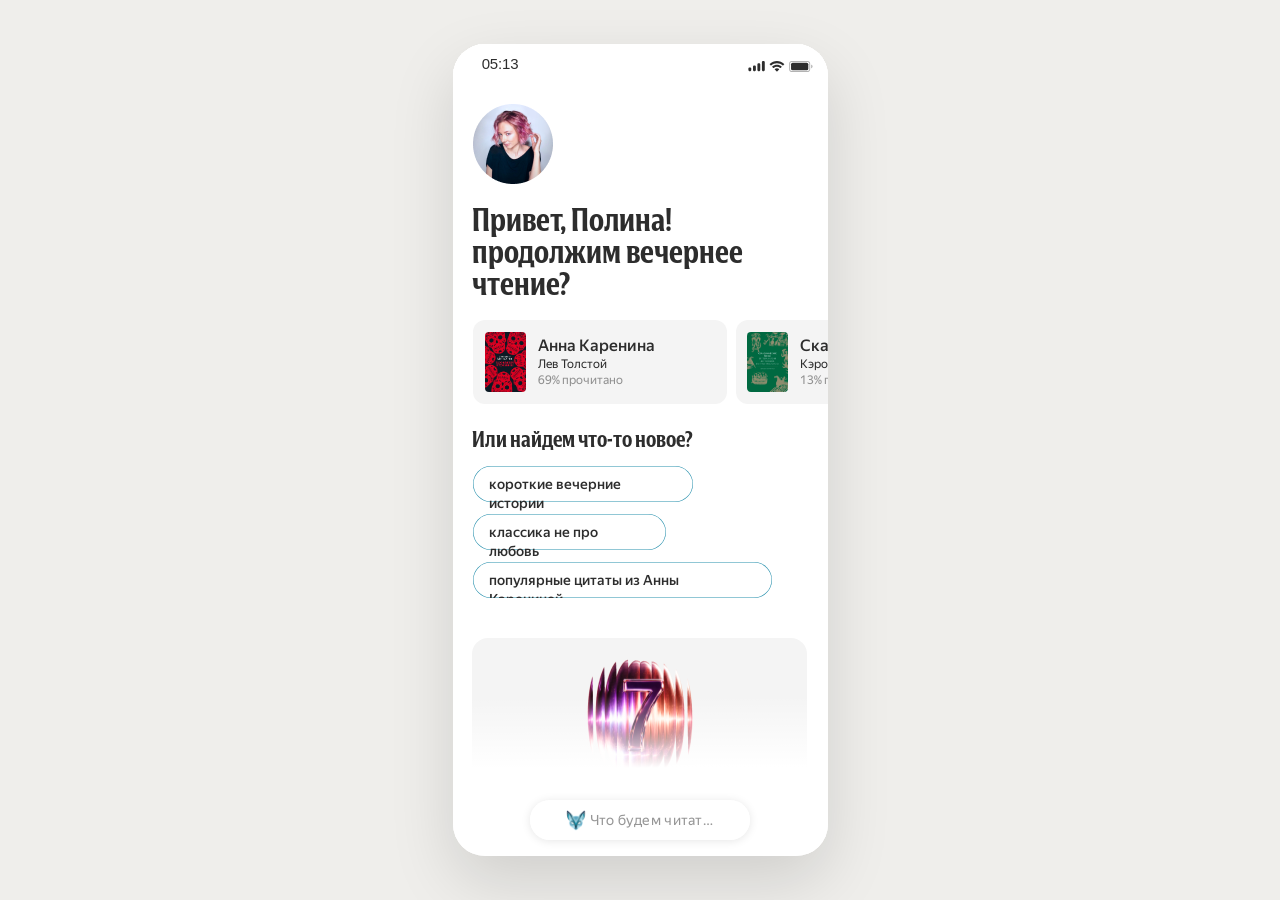
==== index.html @ fdba36b9 "Preserve hidden panels during skips and center compact discovery input" ====
<!doctype html><html lang="ru"><meta charset="utf-8"><meta name="viewport" content="width=device-width,initial-scale=1,viewport-fit=cover"><title>Книги — живая лента</title><link rel="stylesheet" href="style.css?v=2e64ebf5f9"><link rel="stylesheet" href="ui-v2.css?v=5c778b6b03"><link rel="stylesheet" href="carousels.css?v=7c44cdc87c">
<link rel="stylesheet" href="refinements.css?v=faefce39c3"><main class="stage"><aside><div class="eyebrow">ЯНДЕКС КНИГИ · КОНЦЕПТ</div><h1>Чтение<br>одной лентой</h1><p>Книга, вопросы и новые истории — в одном потоке.</p><nav id="scenarios" aria-label="Сценарии прототипа"></nav><small>375 × 812 · листайте внутри экрана<br>Нажмите на текст, чтобы вернуть управление</small><button id="reset" class="reset">Начать заново ↺</button></aside><div id="shell"><div id="phone"><div id="scroll"><div id="feed"></div></div><div id="status"><span>05:13</span><span>▮▮▮ ᯤ ▰</span></div><header id="bookbar"><button id="collapse" aria-label="Свернуть книгу">⌄</button><div><b id="booktitle">Анна Каренина</b><span id="author">Лев Толстой</span></div><button id="settings" aria-label="Настройки чтения">☷</button><button id="more" aria-label="Меню книги">•••</button></header><footer id="footer"><div id="mini" hidden><span><b>Дама с собачкой</b><br>Антон Чехов</span><button id="resume">К чтению</button></div><div id="progress"><i></i></div><div class="controlrow"><button id="spark" class="round" aria-label="Количество ИИ-вставок">✦</button><button id="ask">Что будем читать?</button><div id="audio" hidden><button id="rewind" aria-label="Назад 15 секунд">↶<small>15</small></button><button id="play" aria-label="Пауза">Ⅱ</button><button id="forward" aria-label="Вперёд 30 секунд">↷<small>30</small></button></div></div><div id="context"></div></footer><button id="floating" aria-label="Показать управление">✦</button><div id="shade" hidden></div><section id="sheet" hidden aria-modal="true" role="dialog"><div class="handle"></div><button id="close" aria-label="Закрыть">×</button><div id="sheetbody"></div></section><div id="toast" role="status"></div></div></div><div class="hint">От приветствия — к следующей книге.<br>Все переходы доступны в меню слева.</div></main><script src="data.js?v=9e923ca896"></script><script src="app.js?v=10cc58822e"></script><script src="ui-v2.js?v=d427900785"></script><script src="carousels.js?v=eb0dc6d43e"></script><script src="refinements.js?v=c59defd0ed"></script></html>
---- style.css ----
@font-face{font-family:YS;src:url('fonts/YSText.ttf')}@font-face{font-family:YS;src:url('fonts/YSText-Medium.ttf');font-weight:500}@font-face{font-family:Books;src:url('fonts/YSBooks.otf')}@font-face{font-family:Books;src:url('fonts/YSBooks-Semibold.otf');font-weight:600}@font-face{font-family:Literata;src:url('fonts/Literata.ttf');font-weight:100 900}*{box-sizing:border-box}body{margin:0;background:#efeeeb;color:#292929;font-family:YS,Arial,sans-serif}button,input,textarea{font:inherit}button{cursor:pointer;border:0;color:inherit}button:focus-visible{outline:2px solid #008f9b;outline-offset:3px}button:active{transform:scale(.97)}.stage{display:flex;gap:80px;align-items:center;justify-content:center;min-height:100vh;padding:40px}aside{width:270px}.eyebrow{font-size:11px;letter-spacing:1.6px;color:#777}h1{font-family:Books;font-size:46px;line-height:1.05;font-weight:600;margin:26px 0 16px}aside p{color:#777;font-size:15px;line-height:1.45;margin-bottom:26px}nav{display:flex;flex-direction:column;gap:3px}nav button{text-align:left;background:none;padding:9px 12px;border-radius:10px;color:#777;font-size:14px}nav button.active{background:#fff;color:#222}nav button span{display:inline-block;width:25px;font-size:11px;opacity:.5}aside small{display:block;font-size:11px;line-height:1.6;color:#999;margin-top:24px}.reset{background:none;color:#777;padding:18px 0;font-size:12px}#shell{width:375px;height:812px;flex-shrink:0;position:relative;box-shadow:0 25px 65px #0002;border-radius:32px;overflow:hidden}#phone{width:375px;height:812px;background:var(--paper,#fff);position:relative;overflow:hidden;--ink:#303030;color:var(--ink)}#scroll{height:812px;overflow-y:auto;overflow-x:hidden;scrollbar-width:none;overscroll-behavior:contain;touch-action:pan-y}#scroll::-webkit-scrollbar{display:none}#feed{padding-top:40px;padding-bottom:110px}.section{position:relative;width:375px;flex-shrink:0}.node{position:absolute;box-sizing:border-box}.text{white-space:pre-wrap;overflow:visible}.art{object-fit:fill;display:block}.hot{position:absolute;background:transparent;border:0;padding:0;z-index:3}.hot:hover{background:#008b9808;border-radius:10px}#status{height:40px;position:absolute;top:0;left:0;width:375px;background:var(--paper,#fff);display:flex;align-items:center;justify-content:space-between;padding:0 27px;font-family:Arial;font-size:15px;z-index:15}#bookbar{position:absolute;top:40px;left:16px;right:16px;height:50px;display:flex;gap:8px;align-items:center;padding:8px 12px;background:color-mix(in srgb,var(--paper,#fff) 90%,#eee);border-radius:18px;box-shadow:0 1px 10px #0001;z-index:12;transition:transform .24s,opacity .24s}#bookbar button{border-radius:50%;width:32px;height:32px;flex-shrink:0;background:#eaeaea;font-size:20px}#bookbar>div{flex:1;font-size:14px;line-height:18px}#bookbar b{font-weight:500}#bookbar span{display:block;font-size:12px;color:#999}#footer{position:absolute;bottom:0;width:375px;padding:75px 16px 12px;background:linear-gradient(transparent,var(--paper,#fff) 45%);z-index:12;transition:transform .24s,opacity .24s}#footer.home{padding-top:20px}#progress{height:4px;background:#d8d8d8;border-radius:2px;margin:0 0 12px;overflow:hidden}#progress i{display:block;width:55%;height:100%;background:#666}.controlrow{display:flex;align-items:center;gap:8px;height:36px}.round,#audio button{background:#fafafa;border-radius:50%;width:36px;height:36px;box-shadow:0 1px 8px #0001;flex-shrink:0;font-size:22px}#ask{height:36px;border-radius:30px;text-align:left;padding:0 16px;background:#fafafa;box-shadow:0 1px 8px #0001;flex:1;min-width:0;overflow:hidden;text-overflow:ellipsis;white-space:nowrap;font-size:14px;color:#999}#audio{display:flex;gap:8px}#audio[hidden]{display:none}#audio button{position:relative;font-size:22px}#audio small{position:absolute;left:14px;bottom:5px;font-size:7px}#context{font-size:10px;color:#999;text-align:center;margin:12px 0 0;min-height:12px}#context:empty{display:none}#floating{display:none;position:absolute;bottom:35px;left:16px;border-radius:50%;width:44px;height:44px;background:#fafafae8;box-shadow:0 1px 9px #0001;font-size:25px;z-index:11}.hidden-controls #bookbar{transform:translateY(-100px);opacity:0;pointer-events:none}.hidden-controls #footer{transform:translateY(180px);opacity:0;pointer-events:none}.hidden-controls #floating{display:block}#bookbar[hidden]{display:none}#shade{position:absolute;inset:0;background:#0004;z-index:30}#sheet{position:absolute;bottom:0;left:0;width:375px;max-height:700px;overflow:auto;background:var(--paper,#fff);z-index:31;border-radius:24px 24px 0 0;padding:30px 20px 34px;box-shadow:0 -8px 50px #0001}#sheet[hidden],#shade[hidden]{display:none}.handle{position:absolute;top:10px;width:36px;height:4px;background:#ccc;border-radius:3px;left:170px}#close{position:absolute;top:21px;right:16px;background:#f1f1f1;border-radius:50%;font-size:24px;width:32px;height:32px}#sheet h2{font-family:Books;font-size:28px;font-weight:600;margin:8px 30px 20px 0}#sheet h3{font-weight:500;font-size:16px;margin:24px 0 12px}#sheet p{font-size:14px;line-height:1.5;color:#777}#sheet input[type=range]{width:100%;accent-color:#555}#sheet textarea{width:100%;min-height:90px;resize:vertical;border:1px solid #ddd;border-radius:16px;background:var(--paper,#fff);color:inherit;padding:14px;outline-color:#008b98}#sheet .pill{background:#f2f2f2;padding:12px 16px;border-radius:24px;margin:4px 4px 4px 0;font-size:14px}.primary{background:#303030;color:#fff;border-radius:24px;width:100%;padding:14px;margin-top:16px}.sheet-row{display:flex;gap:8px;align-items:center;justify-content:space-between;margin:16px 0}.sheet-row button{border-radius:12px;padding:12px;flex:1;background:#f3f3f3}.sheet-row button.selected{outline:2px solid #555}#toast{position:absolute;left:25px;right:25px;bottom:170px;border-radius:18px;background:#303030ee;color:#fff;text-align:center;padding:12px;font-size:13px;z-index:40;opacity:0;pointer-events:none;transition:opacity .2s}#toast.on{opacity:1}#mini{background:#f5f5f5;border-radius:18px;padding:12px;font-size:12px;display:flex;justify-content:space-between;margin-bottom:12px}#mini[hidden]{display:none}#mini button{padding:8px 12px;border-radius:20px;background:white}.hint{position:absolute;bottom:16px;right:24px;font-size:11px;color:#aaa;line-height:1.5}.reply{padding:20px 20px 24px;background:#f4f4f4;margin:16px 20px;border-radius:18px;width:335px;font-size:15px;line-height:1.5;position:relative}.reply h3{font-family:Books;font-size:24px;margin:0 0 12px}.reply small{color:#008b98}.reply button{background:white;border-radius:22px;padding:10px 14px;margin-top:12px}.rating{display:flex;gap:8px;position:absolute;left:36px;top:137px;z-index:6}.rating button{font-size:29px;background:transparent;color:#bbb;padding:0;width:40px}.rating button.chosen{color:#eaba3b}.reader p{margin:0 20px 24px;font-family:Literata,Georgia,serif;font-size:21px;line-height:31px}.reader{padding-top:20px;height:auto!important;min-height:0!important;padding-bottom:8px}@media(max-width:800px){.stage{gap:24px;padding:20px}aside{width:200px}.hint{display:none}}@media(max-width:620px){.stage{display:block;padding:0;min-height:100dvh;background:white}aside{display:none}#shell{border-radius:0;box-shadow:none;margin:0 auto}body{background:white}}@media(prefers-reduced-motion:reduce){*{scroll-behavior:auto!important;transition:none!important}}
 #densityInline{margin:-34px 0 0 44px;height:66px;position:relative}#densityInline[hidden]{display:none}#densityInline input{width:299px;height:22px;accent-color:#666;background:#eee}#densityInline p{color:#008b98;margin:14px 0 0;font-size:11px;text-align:center}#ask[hidden]{display:none}
#morning{height:610px;position:relative}#morning[hidden]{display:none}#morning h2{font:600 32px/32px Books;margin:20px 20px 24px}#morning h3{font:600 22px Books;margin:20px}.shelf{overflow-x:auto;scrollbar-width:none;height:192px;margin-left:20px;width:355px}.shelf img{height:192px;width:1024px;max-width:none;cursor:pointer}.shelf-labels{display:flex;gap:20px;margin:8px 20px;font-size:12px}.shelf-labels span{width:130px;flex-shrink:0}
@media(min-width:621px){body{overflow:hidden}.stage{height:100dvh;min-height:0;padding:20px}aside{max-height:calc(100dvh - 40px);overflow:auto;scrollbar-width:none}}.reader p{font-optical-sizing:none}
.shelf img{width:auto}.section .art{object-fit:fill}#morning .shelf img{width:auto}
.rating{left:60px;top:151px;gap:4px}.rating button{width:48px;height:48px;font-size:43px;line-height:48px}
---- ui-v2.css ----
/* Exact source geometry: 375×812, panels at x16, 343px wide. */
:root{--elements:#2d2d2d;--elements50:rgba(45,45,45,.5);--elements5:rgba(45,45,45,.05);--glass:rgba(255,255,255,.7)}
#phone{color:var(--elements)}.glass,#bookbar,#mini{background:var(--glass);border:0;box-shadow:0 1px 10px rgba(0,0,0,.1),inset .4px .4px .8px rgba(255,255,255,.5);backdrop-filter:blur(24px) saturate(1.08);-webkit-backdrop-filter:blur(24px) saturate(1.08)}
.ui-icon{display:block;width:auto;height:auto;flex-shrink:0;pointer-events:none}button .ui-icon{max-width:20px;max-height:20px}button:active{transform:none}.hot:hover{background:transparent}
#bookbar{height:50px;left:16px;right:16px;top:40px;border-radius:16px;padding:9px 12px;gap:8px;color:var(--elements)}#bookbar button{display:flex;align-items:center;justify-content:center;padding:6px;width:32px;height:32px;background:#eaeaea;border-radius:1000px}#bookbar #collapse{margin-right:4px}#bookbar .book-label{flex:1;min-width:0;font-size:14px;line-height:17px;letter-spacing:.14px}#bookbar .book-label b{display:block;font-weight:500;white-space:nowrap;overflow:hidden;text-overflow:ellipsis}#bookbar .book-label span{font-size:12px;line-height:14px;letter-spacing:.24px;color:var(--elements50);margin-top:2px}#bookbar .header-spacer{width:32px;flex:0 0 32px}
#footer,#footer.home{position:absolute;bottom:0;height:160px;padding:0;background:linear-gradient(179.7527deg,rgba(255,255,255,0) .50067%,#fff 45.051%);pointer-events:none;overflow:visible}#footer button,#footer input,#footer form,#footer #densityInline{pointer-events:auto}#footer .controlrow{position:absolute;left:16px;right:16px;bottom:43px;height:36px;display:flex;gap:8px;align-items:center}#footer .round,#audio button{width:36px;height:36px;border-radius:1000px;display:flex;align-items:center;justify-content:center;position:relative;padding:8px;flex-shrink:0;box-shadow:0 1px 10px #0000001a}#footer .round[hidden]{display:none}
#queryForm{display:flex;align-items:center;justify-content:center;gap:8px;height:36px;min-width:0;flex:1;border-radius:1000px;padding:9px 16px;position:relative}#queryForm[hidden]{display:none}#ask{background:transparent!important;box-shadow:none!important;border:0;border-radius:0;display:block;width:100%;height:18px;min-height:0;padding:0!important;font:400 14px/17px YS,Arial,sans-serif;letter-spacing:.28px;text-align:center;color:var(--elements);outline:none!important;flex:1;min-width:0;white-space:nowrap;text-overflow:ellipsis}#ask::placeholder{color:var(--elements50);opacity:1}#ask:focus{text-align:left}#discoverySpark{display:flex;align-items:center;justify-content:center;width:16px;height:16px;flex-shrink:0}#discoverySpark .ui-icon{width:16px;height:16px}#discoverySpark[hidden]{display:none}#sendInline{background:var(--elements);color:white;width:24px;height:24px;border-radius:50%;padding:0;font:19px/24px Arial;flex-shrink:0;margin-right:-10px}#sendInline[hidden]{display:none}
#audio{display:flex;gap:8px}#audio[hidden]{display:none}#audio small{font:800 8px/10px YS;position:absolute;color:#22201f;top:19px;bottom:auto}#rewind small{left:8px}#forward small{left:18px}#context{position:absolute;left:16px;bottom:16px;width:343px;height:15px;font:400 11px/15px YS;letter-spacing:0;margin:0;text-align:center;color:var(--elements50)}#context:empty{display:none}
#progress{position:absolute;left:16px;right:16px;bottom:90px;height:4px;margin:0;background:linear-gradient(to right,#666 var(--progress,55%),#d8d8d8 var(--progress,55%));border-radius:2px;overflow:visible;pointer-events:auto;z-index:3}#progress[hidden]{display:none}#seek{display:block;position:absolute;left:0;top:-8px;width:343px;height:20px;margin:0;padding:0;appearance:none;-webkit-appearance:none;background:transparent;border:none;cursor:pointer;outline:none}#seek::-webkit-slider-runnable-track{height:4px;background:transparent;border-radius:2px}#seek::-webkit-slider-thumb{appearance:none;-webkit-appearance:none;width:12px;height:12px;margin-top:-4px;border:0;border-radius:50%;background:transparent;transition:background .12s;cursor:grab}#progress:hover #seek::-webkit-slider-thumb,#progress.dragging #seek::-webkit-slider-thumb,#seek:focus-visible::-webkit-slider-thumb{background:#666}#seek::-moz-range-track{background:transparent;height:4px}#seek::-moz-range-thumb{width:12px;height:12px;border:0;border-radius:50%;background:transparent}#progress:hover #seek::-moz-range-thumb,#progress.dragging #seek::-moz-range-thumb{background:#666}
#footer #densityInline{margin:0;position:relative;display:block;flex:1;width:299px;height:36px;border-radius:1000px;padding:8px}#footer #densityInline[hidden]{display:none}.density-track{position:absolute;inset:8px;border-radius:20px;background:var(--elements5);overflow:hidden}.density-track #densityFill{height:20px;width:100%;background:linear-gradient(90deg,rgba(45,45,45,.35),#777);border-radius:20px 0 0 20px}.density-track>img{position:absolute;left:23px;top:4px;width:auto;height:auto;pointer-events:none}#densityInline input{appearance:none;-webkit-appearance:none;position:absolute;inset:0;width:299px;height:36px;background:transparent;margin:0;padding:0 8px;border-radius:1000px;outline:none;cursor:pointer}#densityInline input::-webkit-slider-runnable-track{background:transparent;height:20px}#densityInline input::-webkit-slider-thumb{appearance:none;-webkit-appearance:none;height:24px;width:24px;border:0;border-radius:50%;background:#fff;box-shadow:0 1px 10px #0000001a;margin-top:-2px}#densityInline input::-moz-range-track{background:transparent;height:20px}#densityInline input::-moz-range-thumb{height:24px;width:24px;border:0;border-radius:50%;background:#fff;box-shadow:0 1px 10px #0000001a}#context.density-caption{color:#027d88;bottom:14px}
#phone.home-mode .controlrow{height:40px;bottom:16px;left:77.5px;right:77.5px}#phone.home-mode #queryForm{height:40px;width:220px;flex:none;padding:9px 16px}#phone.home-mode #ask{flex:0 1 auto;width:128px}#phone.home-mode #spark{display:none}#phone.home-mode #discoverySpark{display:flex}
#mini{position:absolute;bottom:68px;left:16px;width:343px;height:64px;border-radius:16px;display:flex;align-items:center;gap:12px;padding:10px 12px;margin:0;text-align:left}#mini[hidden]{display:none}#miniCover{width:29.334px;height:44px;border-radius:6px;object-fit:cover;flex-shrink:0}.mini-title{display:flex;flex:1;min-width:0;flex-direction:column;gap:2px;white-space:nowrap;overflow:hidden}.mini-title b{font-size:14px;line-height:17px;letter-spacing:.14px;font-weight:500;overflow:hidden;text-overflow:ellipsis}.mini-title small{font-size:12px;line-height:14px;letter-spacing:.24px;color:var(--elements50)}.mini-spacer{flex:0 0 8px}.mini-cta{display:flex;align-items:center;justify-content:center;height:32px;background:#2d2d2d;color:#fff;font:500 14px/17px YS;white-space:nowrap;border-radius:1000px;padding:0 16px;flex-shrink:0}
#discovery{position:absolute;left:0;top:40px;width:375px;height:772px;background:#fff;z-index:5;overflow:hidden;color:#2d2d2d}#discovery[hidden]{display:none}.discovery-avatar{position:absolute;left:20px;top:20px;width:64px;height:64px;object-fit:cover;border-radius:50%}#discovery h2{position:absolute;left:20px;top:104px;margin:0;width:335px;font:600 32px/32px Books;letter-spacing:0}#discovery h3{position:absolute;left:20px;top:456px;margin:0;font:500 22px/26px Books}.discovery-recs,.discovery-saved{position:absolute;left:0;top:188px;width:375px;overflow-x:auto;scrollbar-width:none}.discovery-saved{top:494px}.discovery-columns{display:flex;gap:8px;padding:0 20px;width:max-content}.discovery-book{padding:0;background:none;display:flex;flex-direction:column;gap:8px;width:128px;flex-shrink:0;text-align:left;color:#2d2d2d}.discovery-book>img{width:128px;height:192px;border-radius:8px;object-fit:cover}.discovery-book>span{width:120px;font:500 14px/17px YS;letter-spacing:.14px}.discovery-mode #floating{display:none}
#floating{width:36px;height:36px;bottom:43px;padding:8px}#phone.hidden-controls:not(.editing) #floating{display:flex;align-items:center;justify-content:center}#phone.hidden-controls.editing #bookbar,#phone.hidden-controls.editing #footer{transform:none;opacity:1;pointer-events:auto}
#iosKeyboard{position:absolute;left:0;bottom:0;width:375px;height:291px;background:#d1d5db;z-index:20;font-family:-apple-system,BlinkMacSystemFont,'Arial',sans-serif;padding:39px 3px 0;box-shadow:0 -.5px 0 #0002;user-select:none}#iosKeyboard[hidden]{display:none}.keyboard-accessory{height:31px;position:absolute;left:0;right:0;top:0;background:#eceef0;display:flex;justify-content:flex-end;align-items:center;padding-right:15px}.keyboard-accessory button{background:none;color:#606469;font:22px Arial;padding:0 6px}.key-row{display:flex;justify-content:center;gap:5px;margin-bottom:11px;height:42px}.key-row button{display:flex;align-items:center;justify-content:center;flex:1;min-width:0;max-width:37px;background:#fff;color:#111;border-radius:5px;box-shadow:0 1px 0 #85888e;font:23px Arial;padding:0}.key-row.row-1{padding:0 8px;gap:5px}.key-row.row-2{gap:5px}.key-row button.modifier{background:#aeb3bd;font-size:21px;flex:1.3;max-width:43px}.key-row.bottom-row{height:42px;margin-top:0;margin-bottom:0}.bottom-row button.modifier{font-size:15px}.bottom-row .language{font-size:23px}.bottom-row button.space{flex:4;max-width:none;font-size:16px}.bottom-row button.return{max-width:none;flex:2.3;background:#aeb3bd;font-size:13px}.keyboard-bottom{display:flex;align-items:center;justify-content:space-between;padding:13px 17px 0;color:#222;font-size:22px}.home-indicator{position:absolute;bottom:8px;left:120px;width:135px;height:5px;border-radius:3px;background:#111}.editing #footer{bottom:291px;z-index:21}.editing #mini{display:none}.editing #footer .controlrow{left:16px;right:16px;height:36px;bottom:16px}.editing #queryForm{width:auto!important;flex:1!important;height:36px!important}.editing #ask{width:100%!important;flex:1!important;text-align:left}.editing #context{display:none}.editing #discoverySpark{display:none!important}.editing #footer #spark{display:flex}.editing #floating{display:none!important}
.native-ios.editing #footer{bottom:var(--native-keyboard-height,0px)}
#sendInline{display:none!important}
@font-face{font-family:Books;src:url('fonts/YSBooks-Medium.otf');font-weight:500}@font-face{font-family:YS;src:url('fonts/YSText-Heavy.ttf');font-weight:800}#status .text{font-family:-apple-system,BlinkMacSystemFont,Arial,sans-serif!important;font-weight:500!important;letter-spacing:-.165px}
.density-track #densityFill{background:#2d2d2d}
.density-ticks{position:absolute;inset:0;pointer-events:none}.density-ticks span{position:absolute;top:6px;width:1px;height:8px;border-radius:.5px;background:#c9c9c9}.density-ticks.filled-ticks{clip-path:inset(0 calc(100% - var(--density,100%)) 0 0)}.filled-ticks span{background:#fff}
.hidden-controls.density-mode #footer{transform:none;opacity:1;pointer-events:none}.hidden-controls.density-mode #floating{display:none!important}
/* A single, stationary sparkle button; the other controls animate behind it. */
.hidden-controls.density-mode #footer{transform:translateY(180px);opacity:0;pointer-events:none}
.hidden-controls.density-mode #footer:has(#densityInline:not([hidden])){transform:none;opacity:1}
#spark.persistent-spark{position:absolute;left:16px;bottom:43px;width:36px;height:36px;border-radius:1000px;padding:8px;display:flex;align-items:center;justify-content:center;z-index:16;transition:bottom .24s;box-shadow:0 1px 10px #0000001a}
#spark.persistent-spark[hidden],.home-mode #spark.persistent-spark{display:none}.spark-space{width:36px;height:36px;flex:0 0 36px}.home-mode .spark-space{display:none}
#iosKeyboard{height:217px;padding:8px 3px}.keyboard-accessory,.keyboard-bottom,.home-indicator{display:none!important}#iosKeyboard>.key-row:last-child{margin-bottom:0}
.editing #footer{bottom:217px}.editing #spark.persistent-spark{bottom:233px}.native-ios.editing #spark.persistent-spark{bottom:calc(var(--native-keyboard-height,0px) + 16px)}
---- carousels.css ----
.horizontal-carousel{overflow-x:auto!important;overflow-y:hidden!important;scrollbar-width:none;overscroll-behavior-x:contain;cursor:grab;touch-action:pan-x pan-y;user-select:none}.horizontal-carousel::-webkit-scrollbar{display:none}.horizontal-carousel.is-dragging,.horizontal-carousel.is-dragging *{cursor:grabbing!important}.horizontal-carousel img{user-select:none;-webkit-user-drag:none}.clickable-source{cursor:pointer}
.hero-carousel{display:flex;gap:12px;align-items:start}.hero-item{display:flex;flex:0 0 60px;align-items:center;flex-direction:column;gap:6px;width:60px;height:80px;border:0;padding:0;background:none;color:#2d2d2d}.hero-item img{display:block;width:60px;height:60px;min-width:60px;border-radius:50%;object-fit:cover;overflow:hidden}.hero-item span{font:500 12px/14px YS;letter-spacing:.12px;text-align:center;white-space:nowrap}
.cinema-heading{position:absolute;left:20px;top:20px;margin:0;font:500 22px/26px Books;color:#2d2d2d}
.books-section>h3{position:absolute;left:20px;top:20px;margin:0;font:500 22px/26px Books;color:#2d2d2d}.book-carousel{position:absolute;left:0;top:58px;width:375px;display:flex;gap:8px;padding:0 20px;height:284px;align-items:start}.book-option{display:flex;flex:0 0 128px;width:128px;flex-direction:column;gap:8px;border:0;background:none;padding:0;text-align:left;color:#2d2d2d}.book-option img{width:128px;height:192px;object-fit:cover;border-radius:8px;display:block}.book-option span{width:120px;font:500 14px/16px YS;letter-spacing:.14px}
---- refinements.css ----
.stage>aside,.stage>.hint{display:none}.stage{justify-content:center;gap:0}#headerMask{position:absolute;left:0;right:0;top:0;height:56px;background:var(--paper,#fff);z-index:11;pointer-events:none}#headerMask[hidden]{display:none}#rewind:disabled{opacity:.5;cursor:default;pointer-events:none}.carousel-tail{pointer-events:none}
#discovery{overflow-y:auto;overflow-x:hidden;scrollbar-width:none;padding:20px 0 170px;display:flex;flex-direction:column;align-items:stretch}#discovery[hidden]{display:none}#discovery .discovery-avatar{position:static;flex:0 0 64px;margin:0 0 0 20px}#discovery h3{position:static;margin:20px 20px 8px;font:500 22px/26px Books;flex:none}#discovery .discovery-shelf{display:flex;gap:8px;padding:0 20px;width:375px;flex:none;align-items:flex-start;box-sizing:border-box}#discovery .discovery-book{border:0;flex:0 0 128px}#discovery .discovery-book>span{white-space:pre-line;display:-webkit-box;-webkit-line-clamp:3;-webkit-box-orient:vertical;overflow:hidden;line-height:17px;height:51px}#discovery .started-shelf{gap:7px}.started-book{display:flex;align-items:center;flex:0 0 225.5px;width:225.5px;height:74.3px;gap:10.6px;padding:10.6px;background:#f4f4f4;border:0;border-radius:10.6px;text-align:left;color:#2d2d2d}.started-book>img{width:36.3px;height:53.1px;object-fit:cover;flex:none}.started-book>span{display:flex;flex-direction:column;min-width:0;gap:1px}.started-book b{font:500 14.15px/17px YS;white-space:nowrap;overflow:hidden;text-overflow:ellipsis}.started-book small{font:400 10.6px/13px YS;white-space:nowrap}.started-progress{color:#999}#mini{bottom:72px}
/* One viewport spans the screen; content padding belongs to the items. */
#discovery h3{margin-top:32px}#discovery .discovery-avatar+h3{margin-top:20px}#discovery .discovery-book>span{width:128px}.cover-frame{position:relative;display:block!important;flex:none;width:128px!important;height:192px!important;border-radius:8px;overflow:hidden}.cover-frame img{display:block;width:100%;height:100%;object-fit:cover;border-radius:inherit}.cover-frame.light-cover:after{content:'';position:absolute;inset:0;background:rgba(0,0,0,.05);pointer-events:none}.book-intro{padding:48px 20px 24px}.book-intro h2{margin:0 0 8px;font:600 28px/34px Books}.book-intro p{margin:0;font:400 14px/17px YS;color:#999}
#footer .controlrow{transition:left .3s ease,right .3s ease,bottom .3s ease,height .3s ease,gap .3s ease}#queryForm{transition:width .3s ease,height .3s ease,padding .3s ease}#spark.persistent-spark{transition:left .3s ease,bottom .3s ease,opacity .24s ease}#phone.home-mode #spark.persistent-spark{display:flex;left:83.5px;bottom:18px;box-shadow:none;background:transparent;backdrop-filter:none;-webkit-backdrop-filter:none}#phone.home-mode #spark.persistent-spark .ui-icon{width:16px;height:16px}#phone.home-mode #discoverySpark{visibility:hidden}#phone.editing #spark.persistent-spark{left:16px;bottom:233px;background:var(--glass);box-shadow:0 1px 10px #0000001a}#phone.editing #spark.persistent-spark .ui-icon{width:20px;height:20px}#phone.discovery-mode #spark.persistent-spark[hidden]{display:flex}.native-ios.editing #spark.persistent-spark{bottom:calc(var(--native-keyboard-height,0px) + 16px)!important}#scroll{touch-action:pan-x pan-y}
#phone:not(.home-mode) #queryForm{flex:none;width:255px}#phone:not(.home-mode).audio-mode #queryForm{width:167px}#phone.editing #queryForm{flex:none!important;width:299px!important}#phone:not(.home-mode) #queryForm[hidden]{display:none}#startAudio,#audio{animation:controls-appear .24s ease}@keyframes controls-appear{from{opacity:0}to{opacity:1}}
/* Book opening typography: 4079:21634 / 4108:3182 and 4109:3187. */
.book-intro,.book-heading{padding:20px;color:#2d2d2d}.book-intro{padding-top:48px}.book-title-author{display:flex;flex-direction:column;gap:8px}.book-intro h2,.book-heading h2{font:600 32px/32px Books!important;margin:0!important;text-align:left;white-space:nowrap}.book-author{font:400 20px/20px Books}.book-chapter{font:400 14px/15px YS;color:rgba(45,45,45,.5);margin-top:12px}
#rewind:disabled{opacity:.3;pointer-events:auto;cursor:default}
/* Open keyboard: 4109:3193, adapted to the Russian key layout. */
#iosKeyboard{height:290px;padding:8px 3px;background:#d1d3d9;box-shadow:none;backdrop-filter:blur(54px)}#iosKeyboard .key-row{height:42px;gap:6px;margin-bottom:12px}#iosKeyboard .key-row button{font:400 22px/28px -apple-system,BlinkMacSystemFont,Arial,sans-serif;letter-spacing:.35px;border-radius:4.6px;box-shadow:0 1px 0 #0000004d}#iosKeyboard .row-1{padding:0 8px}#iosKeyboard .icon-key{flex:0 0 42px;max-width:42px;background:transparent;box-shadow:none;padding:0}#iosKeyboard .icon-key .ui-icon{width:42px;height:43px;max-width:none;max-height:none}#iosKeyboard .bottom-row{margin-top:12px;margin-bottom:0;gap:6px}#iosKeyboard .bottom-row>button{font-size:16px;line-height:21px;letter-spacing:-.32px;background:white}#iosKeyboard .bottom-row>.modifier,#iosKeyboard .bottom-row>.return{flex:0 0 91px;max-width:91px}#iosKeyboard .bottom-row>.space{flex:1;max-width:none;font-size:22px;line-height:28px;letter-spacing:.35px}.keyboard-tools{position:absolute;left:31px;right:31px;top:235px;display:flex;align-items:start;justify-content:space-between}.keyboard-tools button{width:27px;height:27px;padding:0;background:none}.keyboard-tools button .ui-icon{width:27px;height:27px;max-width:none;max-height:none}.keyboard-tools>span{width:19px;height:28px}.keyboard-indicator{position:absolute;bottom:8px;left:120.5px;width:134px;height:5px;background:#22201f;border-radius:100px}
#keyboardSend{display:none;height:36px;padding:0 16px;border-radius:1000px;background:#2d2d2d;color:white;flex:none;font:500 14px/17px YS;letter-spacing:.14px}#phone.editing #keyboardSend{display:block}#phone.editing #footer{bottom:259px}#phone.editing #footer .controlrow{bottom:43px}#phone.editing #spark.persistent-spark{bottom:302px}#phone.editing #queryForm{width:186px!important;flex:1!important}#phone.editing #context{display:none}.native-ios.editing #footer{bottom:var(--native-keyboard-height,0px)!important}.native-ios.editing #footer .controlrow{bottom:16px}.native-ios.editing #spark.persistent-spark{bottom:calc(var(--native-keyboard-height,0px) + 16px)!important}
#phone.editing #footer{bottom:290px}#phone.editing #footer .controlrow{bottom:12px}#phone.editing #spark.persistent-spark{z-index:22}
/* The keyboard and the complete question bar travel as one stack. */
#footer{transition:bottom .32s cubic-bezier(.22,.7,.25,1),transform .24s,opacity .24s,clip-path .32s;clip-path:inset(-40px -20px 0)}#phone.editing #footer{bottom:259px;clip-path:inset(-40px -20px 31px)}#phone.editing #footer .controlrow{bottom:43px}#spark.persistent-spark{transition:left .32s cubic-bezier(.22,.7,.25,1),bottom .32s cubic-bezier(.22,.7,.25,1),opacity .24s}#phone.editing #spark.persistent-spark{bottom:302px}#iosKeyboard,#iosKeyboard[hidden]{display:block;transform:translateY(100%);visibility:hidden;transition:transform .32s cubic-bezier(.22,.7,.25,1),visibility 0s .32s;pointer-events:none}#phone.editing #iosKeyboard{transform:translateY(0);visibility:visible;transition-delay:0s;pointer-events:auto}.native-ios #iosKeyboard{display:none!important}
#footer .controlrow{gap:0}#queryForm{margin-left:8px;transition:width .32s cubic-bezier(.22,.7,.25,1),padding .32s,height .32s}#phone.editing #queryForm{flex:none!important;width:186px!important}#phone.home-mode:not(.editing) #queryForm{margin-left:0}#densityInline{margin-left:8px!important}#startAudio,#audio{margin-left:8px;transition:width .24s,max-width .24s,opacity .18s,margin .24s,padding .24s}#phone.editing #startAudio,#phone.editing #startAudio[hidden],#phone.editing #audio,#phone.editing #audio[hidden]{display:flex!important;width:0;max-width:0;opacity:0;padding:0;overflow:hidden;margin-left:0;pointer-events:none}#keyboardSend{display:block;width:0;max-width:0;padding:0;opacity:0;overflow:hidden;white-space:nowrap;pointer-events:none;transition:width .24s,max-width .24s,padding .24s,margin .24s,opacity .18s}#phone.editing #keyboardSend{width:105px;max-width:105px;padding:0 16px;margin-left:8px;opacity:1;pointer-events:auto;transition-delay:.04s}#context,#progress{transition:opacity .18s}#phone.editing #context{display:block;opacity:0;pointer-events:none}#phone.editing #progress[hidden]{display:block;opacity:0;pointer-events:none}#ask{caret-color:#2d2d2d}
.native-ios.editing #footer{bottom:calc(var(--native-keyboard-height,290px) - 31px)!important}.native-ios.editing #footer .controlrow{bottom:43px!important}.native-ios.editing #spark.persistent-spark{bottom:calc(var(--native-keyboard-height,290px) + 12px)!important}
#phone.editing #progress #seek{pointer-events:none}
#phone.home-mode.editing .spark-space{display:block}
/* Editing contains only the empty input/caret and the Send button. */
#phone.editing #spark.persistent-spark{opacity:0;visibility:hidden;pointer-events:none}#phone.editing #discoverySpark{display:none!important}.spark-space{transition:width .24s,flex-basis .24s}#phone.editing .spark-space{width:0;flex-basis:0}#phone.editing #queryForm{width:230px!important;margin-left:0}
/* Lumen's original 24px head, with the source image's slight vertical overshoot. */
.lumen-head{position:relative;display:block;width:24px;height:24px;flex:none;pointer-events:none}.lumen-head img{position:absolute;left:50%;top:-2.5%;width:auto;height:106.25%;aspect-ratio:1;max-width:none;transform:translateX(-50%);object-fit:cover}#spark.persistent-spark{padding:6px}#phone.home-mode #spark.persistent-spark .lumen-head,#discoverySpark .lumen-head{width:20px;height:20px}#discoverySpark{width:20px;height:20px}.adaptation-action{width:max-content!important;display:flex;align-items:center;justify-content:center;padding:0 16px}
.player-space{flex:0 0 36px;width:36px;height:36px;margin-left:8px;transition:width .24s,flex-basis .24s,margin .24s}.audio-mode .player-space{width:124px;flex-basis:124px}.home-mode .player-space,.density-mode .player-space{display:none}#phone.editing .player-space{width:0;flex-basis:0;margin-left:0}
#audioDock{position:absolute;right:16px;bottom:43px;width:36px;height:36px;z-index:17;transition:width .24s,opacity .24s,transform .24s}#audioDock #audio,#audioDock #audio[hidden]{display:flex;position:absolute;right:0;top:0;width:124px;height:36px;gap:8px;margin:0;opacity:0;pointer-events:none;transition:opacity .18s}#audioDock #audio button{transition:transform .24s,opacity .18s}#audioDock #rewind{transform:translateX(88px)}#audioDock #play{transform:translateX(44px)}#audioDock #startAudio,#audioDock #startAudio[hidden]{display:flex;position:absolute;right:0;top:0;width:36px;height:36px;margin:0;padding:8px;align-items:center;justify-content:center;border-radius:1000px;opacity:1;pointer-events:auto;transition:opacity .18s .08s,transform .24s}#audioDock #startAudio .ui-icon{max-width:20px;max-height:20px}.audio-mode #audioDock{width:124px}.audio-mode #audioDock #audio{opacity:1;pointer-events:auto}.audio-mode #audioDock #audio button{transform:none}.audio-mode #audioDock #startAudio{opacity:0;pointer-events:none;transform:scale(.8);transition-delay:0s}.hidden-controls #audioDock{transform:translateY(180px);opacity:0;pointer-events:none}.hidden-controls.audio-mode #audioDock{transform:none;opacity:1;pointer-events:auto}.hidden-controls:not(.audio-mode) #audioDock #startAudio{pointer-events:none}#phone.home-mode #audioDock,#phone.editing #audioDock,#phone.density-mode #audioDock{opacity:0;visibility:hidden;pointer-events:none}#audioDock[aria-hidden="true"]{pointer-events:none}
[data-node="4079:21842"] .lumen-head{width:16px;height:16px}
/* Only the feed scrolls; off-screen keyboard content cannot scroll the phone shell. */
#phone,#shell{overflow:clip}
#audioDock #audio[aria-hidden="true"] button{pointer-events:none}
/* A disabled rewind fades out only while the reading panels are hidden. */
#phone.hidden-controls.audio-mode #audioDock #rewind:disabled{opacity:0;pointer-events:none}#audioDock #rewind{transition:transform .24s,opacity .2s}
/* Compact discovery field: a single centered head + placeholder group. */
#phone.home-mode:not(.editing) #spark.persistent-spark{opacity:0;visibility:hidden;pointer-events:none}#phone.home-mode:not(.editing) #discoverySpark{visibility:visible;display:flex;width:20px;height:20px}#phone.home-mode:not(.editing) #queryForm{gap:4px;justify-content:center}#phone.home-mode:not(.editing) #ask{flex:0 0 125px;width:125px;text-align:left}.context-action .text{font:500 14px/19px YS!important}
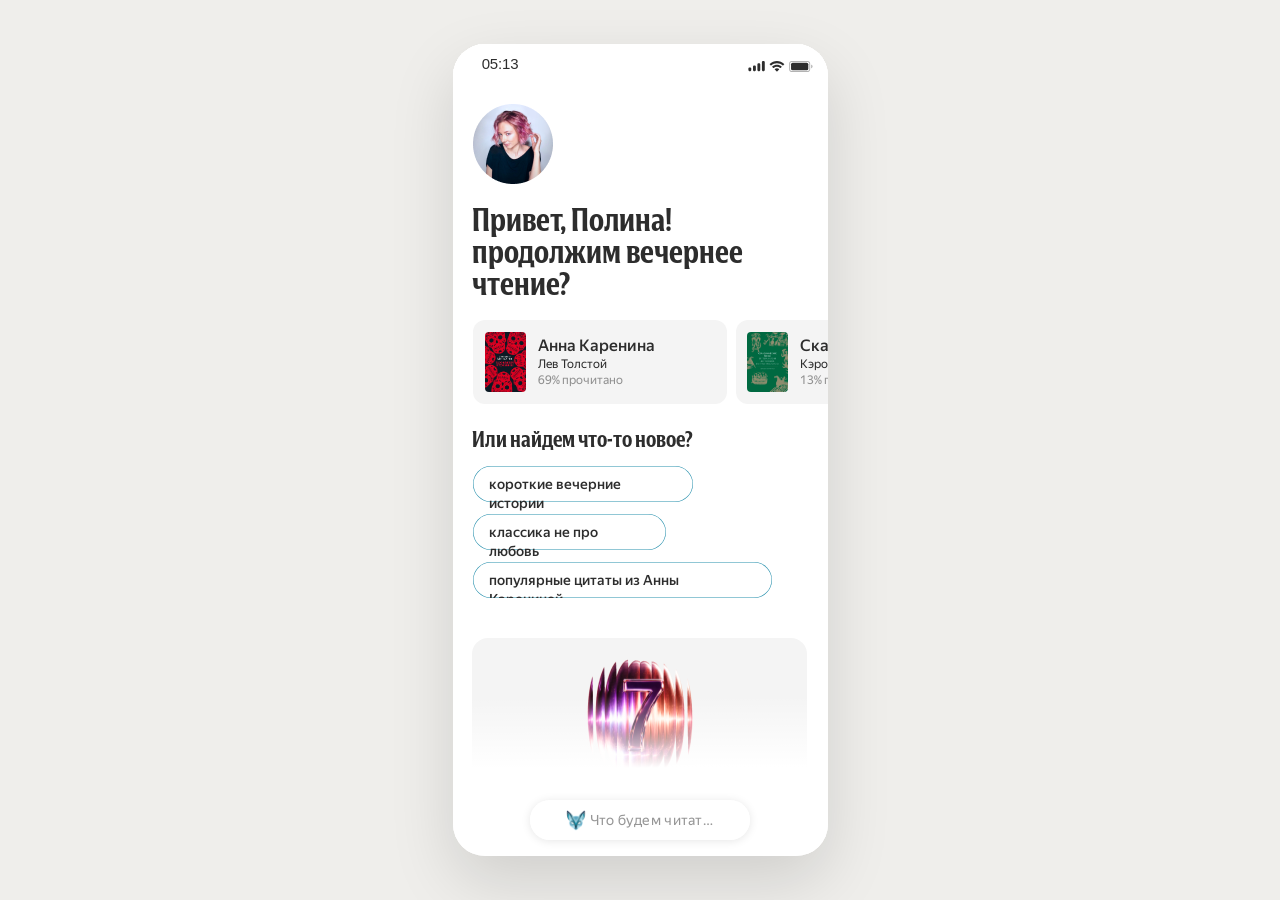
==== commit 0a074034: "Keep panels hidden when pausing and dismiss collapsed play on scroll" ====
--- a/index.html
+++ b/index.html
@@ -1,2 +1,2 @@
 <!doctype html><html lang="ru"><meta charset="utf-8"><meta name="viewport" content="width=device-width,initial-scale=1,viewport-fit=cover"><title>Книги — живая лента</title><link rel="stylesheet" href="style.css?v=2e64ebf5f9"><link rel="stylesheet" href="ui-v2.css?v=5c778b6b03"><link rel="stylesheet" href="carousels.css?v=7c44cdc87c">
-<link rel="stylesheet" href="refinements.css?v=faefce39c3"><main class="stage"><aside><div class="eyebrow">ЯНДЕКС КНИГИ · КОНЦЕПТ</div><h1>Чтение<br>одной лентой</h1><p>Книга, вопросы и новые истории — в одном потоке.</p><nav id="scenarios" aria-label="Сценарии прототипа"></nav><small>375 × 812 · листайте внутри экрана<br>Нажмите на текст, чтобы вернуть управление</small><button id="reset" class="reset">Начать заново ↺</button></aside><div id="shell"><div id="phone"><div id="scroll"><div id="feed"></div></div><div id="status"><span>05:13</span><span>▮▮▮ ᯤ ▰</span></div><header id="bookbar"><button id="collapse" aria-label="Свернуть книгу">⌄</button><div><b id="booktitle">Анна Каренина</b><span id="author">Лев Толстой</span></div><button id="settings" aria-label="Настройки чтения">☷</button><button id="more" aria-label="Меню книги">•••</button></header><footer id="footer"><div id="mini" hidden><span><b>Дама с собачкой</b><br>Антон Чехов</span><button id="resume">К чтению</button></div><div id="progress"><i></i></div><div class="controlrow"><button id="spark" class="round" aria-label="Количество ИИ-вставок">✦</button><button id="ask">Что будем читать?</button><div id="audio" hidden><button id="rewind" aria-label="Назад 15 секунд">↶<small>15</small></button><button id="play" aria-label="Пауза">Ⅱ</button><button id="forward" aria-label="Вперёд 30 секунд">↷<small>30</small></button></div></div><div id="context"></div></footer><button id="floating" aria-label="Показать управление">✦</button><div id="shade" hidden></div><section id="sheet" hidden aria-modal="true" role="dialog"><div class="handle"></div><button id="close" aria-label="Закрыть">×</button><div id="sheetbody"></div></section><div id="toast" role="status"></div></div></div><div class="hint">От приветствия — к следующей книге.<br>Все переходы доступны в меню слева.</div></main><script src="data.js?v=9e923ca896"></script><script src="app.js?v=10cc58822e"></script><script src="ui-v2.js?v=d427900785"></script><script src="carousels.js?v=eb0dc6d43e"></script><script src="refinements.js?v=c59defd0ed"></script></html>
+<link rel="stylesheet" href="refinements.css?v=2c1060cfe2"><main class="stage"><aside><div class="eyebrow">ЯНДЕКС КНИГИ · КОНЦЕПТ</div><h1>Чтение<br>одной лентой</h1><p>Книга, вопросы и новые истории — в одном потоке.</p><nav id="scenarios" aria-label="Сценарии прототипа"></nav><small>375 × 812 · листайте внутри экрана<br>Нажмите на текст, чтобы вернуть управление</small><button id="reset" class="reset">Начать заново ↺</button></aside><div id="shell"><div id="phone"><div id="scroll"><div id="feed"></div></div><div id="status"><span>05:13</span><span>▮▮▮ ᯤ ▰</span></div><header id="bookbar"><button id="collapse" aria-label="Свернуть книгу">⌄</button><div><b id="booktitle">Анна Каренина</b><span id="author">Лев Толстой</span></div><button id="settings" aria-label="Настройки чтения">☷</button><button id="more" aria-label="Меню книги">•••</button></header><footer id="footer"><div id="mini" hidden><span><b>Дама с собачкой</b><br>Антон Чехов</span><button id="resume">К чтению</button></div><div id="progress"><i></i></div><div class="controlrow"><button id="spark" class="round" aria-label="Количество ИИ-вставок">✦</button><button id="ask">Что будем читать?</button><div id="audio" hidden><button id="rewind" aria-label="Назад 15 секунд">↶<small>15</small></button><button id="play" aria-label="Пауза">Ⅱ</button><button id="forward" aria-label="Вперёд 30 секунд">↷<small>30</small></button></div></div><div id="context"></div></footer><button id="floating" aria-label="Показать управление">✦</button><div id="shade" hidden></div><section id="sheet" hidden aria-modal="true" role="dialog"><div class="handle"></div><button id="close" aria-label="Закрыть">×</button><div id="sheetbody"></div></section><div id="toast" role="status"></div></div></div><div class="hint">От приветствия — к следующей книге.<br>Все переходы доступны в меню слева.</div></main><script src="data.js?v=9e923ca896"></script><script src="app.js?v=10cc58822e"></script><script src="ui-v2.js?v=d427900785"></script><script src="carousels.js?v=eb0dc6d43e"></script><script src="refinements.js?v=f932fb4a60"></script></html>
--- a/refinements.css
+++ b/refinements.css
@@ -31,3 +31,5 @@
 #phone.hidden-controls.audio-mode #audioDock #rewind:disabled{opacity:0;pointer-events:none}#audioDock #rewind{transition:transform .24s,opacity .2s}
 /* Compact discovery field: a single centered head + placeholder group. */
 #phone.home-mode:not(.editing) #spark.persistent-spark{opacity:0;visibility:hidden;pointer-events:none}#phone.home-mode:not(.editing) #discoverySpark{visibility:visible;display:flex;width:20px;height:20px}#phone.home-mode:not(.editing) #queryForm{gap:4px;justify-content:center}#phone.home-mode:not(.editing) #ask{flex:0 0 125px;width:125px;text-align:left}.context-action .text{font:500 14px/19px YS!important}
+/* Pausing preserves hidden panels; only the collapsed Play button remains until scroll. */
+#phone.hidden-controls.paused-dock #audioDock{transform:none;opacity:1;pointer-events:auto}#phone.hidden-controls.paused-dock #audioDock #startAudio{pointer-events:auto}
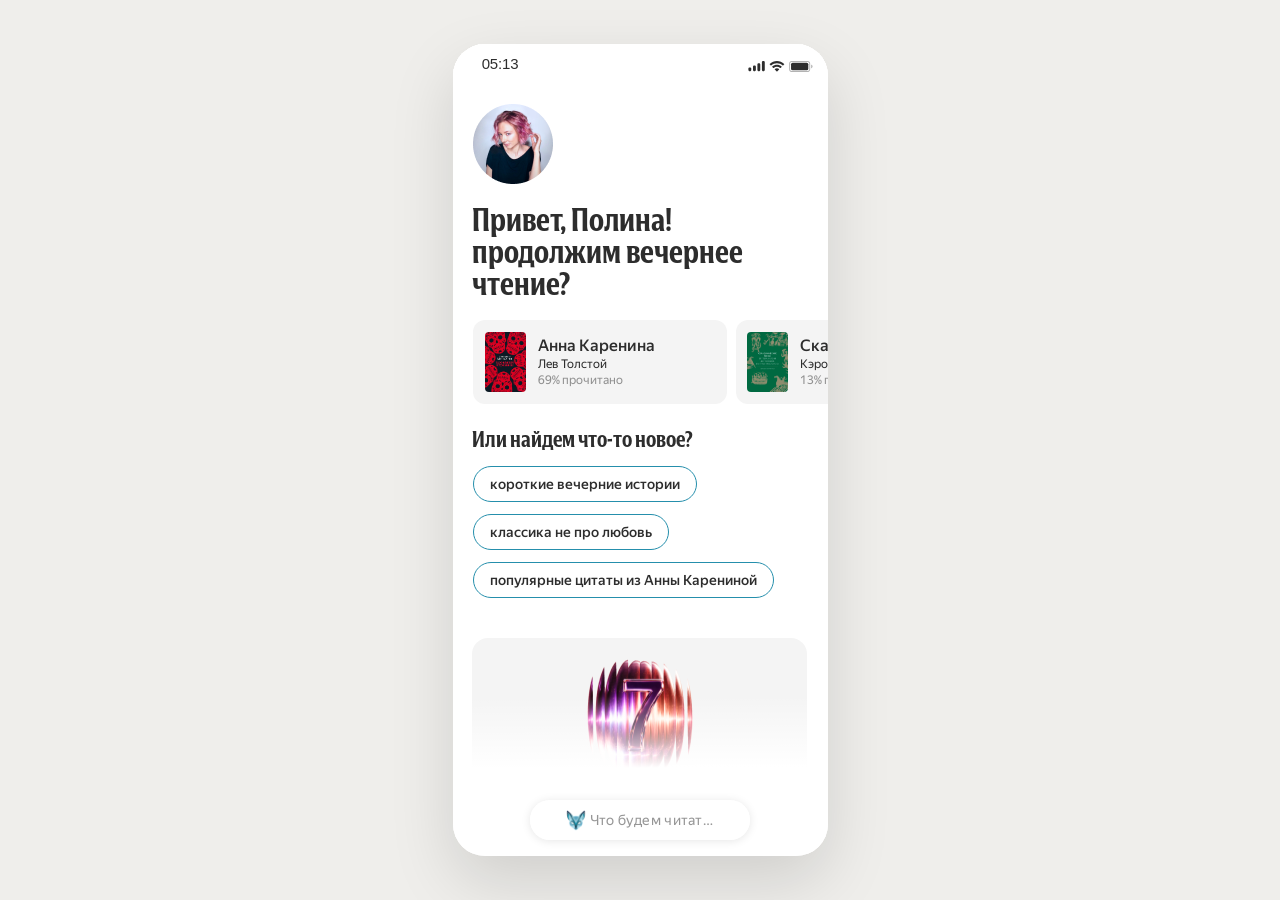
==== commit fd3b2758: "Use continuous borders for every outlined suggestion button" ====
--- a/index.html
+++ b/index.html
@@ -1,2 +1,2 @@
 <!doctype html><html lang="ru"><meta charset="utf-8"><meta name="viewport" content="width=device-width,initial-scale=1,viewport-fit=cover"><title>Книги — живая лента</title><link rel="stylesheet" href="style.css?v=2e64ebf5f9"><link rel="stylesheet" href="ui-v2.css?v=5c778b6b03"><link rel="stylesheet" href="carousels.css?v=7c44cdc87c">
-<link rel="stylesheet" href="refinements.css?v=2c1060cfe2"><main class="stage"><aside><div class="eyebrow">ЯНДЕКС КНИГИ · КОНЦЕПТ</div><h1>Чтение<br>одной лентой</h1><p>Книга, вопросы и новые истории — в одном потоке.</p><nav id="scenarios" aria-label="Сценарии прототипа"></nav><small>375 × 812 · листайте внутри экрана<br>Нажмите на текст, чтобы вернуть управление</small><button id="reset" class="reset">Начать заново ↺</button></aside><div id="shell"><div id="phone"><div id="scroll"><div id="feed"></div></div><div id="status"><span>05:13</span><span>▮▮▮ ᯤ ▰</span></div><header id="bookbar"><button id="collapse" aria-label="Свернуть книгу">⌄</button><div><b id="booktitle">Анна Каренина</b><span id="author">Лев Толстой</span></div><button id="settings" aria-label="Настройки чтения">☷</button><button id="more" aria-label="Меню книги">•••</button></header><footer id="footer"><div id="mini" hidden><span><b>Дама с собачкой</b><br>Антон Чехов</span><button id="resume">К чтению</button></div><div id="progress"><i></i></div><div class="controlrow"><button id="spark" class="round" aria-label="Количество ИИ-вставок">✦</button><button id="ask">Что будем читать?</button><div id="audio" hidden><button id="rewind" aria-label="Назад 15 секунд">↶<small>15</small></button><button id="play" aria-label="Пауза">Ⅱ</button><button id="forward" aria-label="Вперёд 30 секунд">↷<small>30</small></button></div></div><div id="context"></div></footer><button id="floating" aria-label="Показать управление">✦</button><div id="shade" hidden></div><section id="sheet" hidden aria-modal="true" role="dialog"><div class="handle"></div><button id="close" aria-label="Закрыть">×</button><div id="sheetbody"></div></section><div id="toast" role="status"></div></div></div><div class="hint">От приветствия — к следующей книге.<br>Все переходы доступны в меню слева.</div></main><script src="data.js?v=9e923ca896"></script><script src="app.js?v=10cc58822e"></script><script src="ui-v2.js?v=d427900785"></script><script src="carousels.js?v=eb0dc6d43e"></script><script src="refinements.js?v=f932fb4a60"></script></html>
+<link rel="stylesheet" href="refinements.css?v=2c1060cfe2"><main class="stage"><aside><div class="eyebrow">ЯНДЕКС КНИГИ · КОНЦЕПТ</div><h1>Чтение<br>одной лентой</h1><p>Книга, вопросы и новые истории — в одном потоке.</p><nav id="scenarios" aria-label="Сценарии прототипа"></nav><small>375 × 812 · листайте внутри экрана<br>Нажмите на текст, чтобы вернуть управление</small><button id="reset" class="reset">Начать заново ↺</button></aside><div id="shell"><div id="phone"><div id="scroll"><div id="feed"></div></div><div id="status"><span>05:13</span><span>▮▮▮ ᯤ ▰</span></div><header id="bookbar"><button id="collapse" aria-label="Свернуть книгу">⌄</button><div><b id="booktitle">Анна Каренина</b><span id="author">Лев Толстой</span></div><button id="settings" aria-label="Настройки чтения">☷</button><button id="more" aria-label="Меню книги">•••</button></header><footer id="footer"><div id="mini" hidden><span><b>Дама с собачкой</b><br>Антон Чехов</span><button id="resume">К чтению</button></div><div id="progress"><i></i></div><div class="controlrow"><button id="spark" class="round" aria-label="Количество ИИ-вставок">✦</button><button id="ask">Что будем читать?</button><div id="audio" hidden><button id="rewind" aria-label="Назад 15 секунд">↶<small>15</small></button><button id="play" aria-label="Пауза">Ⅱ</button><button id="forward" aria-label="Вперёд 30 секунд">↷<small>30</small></button></div></div><div id="context"></div></footer><button id="floating" aria-label="Показать управление">✦</button><div id="shade" hidden></div><section id="sheet" hidden aria-modal="true" role="dialog"><div class="handle"></div><button id="close" aria-label="Закрыть">×</button><div id="sheetbody"></div></section><div id="toast" role="status"></div></div></div><div class="hint">От приветствия — к следующей книге.<br>Все переходы доступны в меню слева.</div></main><script src="data.js?v=9e923ca896"></script><script src="app.js?v=10cc58822e"></script><script src="ui-v2.js?v=d427900785"></script><script src="carousels.js?v=eb0dc6d43e"></script><script src="refinements.js?v=584fa89997"></script></html>
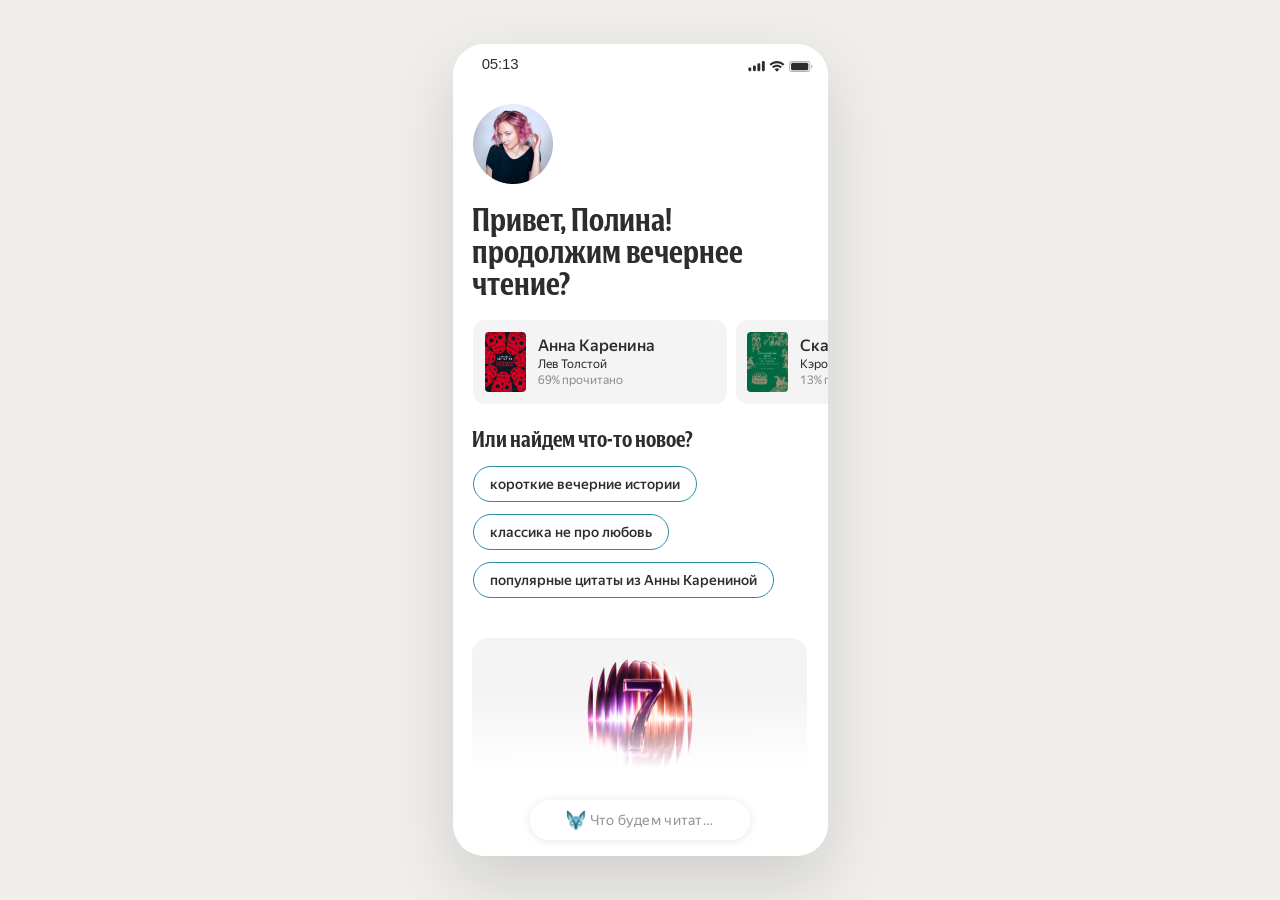
==== commit 60ab4262: "Fade paused Play in place instead of sliding it down" ====
--- a/index.html
+++ b/index.html
@@ -1,2 +1,2 @@
 <!doctype html><html lang="ru"><meta charset="utf-8"><meta name="viewport" content="width=device-width,initial-scale=1,viewport-fit=cover"><title>Книги — живая лента</title><link rel="stylesheet" href="style.css?v=2e64ebf5f9"><link rel="stylesheet" href="ui-v2.css?v=5c778b6b03"><link rel="stylesheet" href="carousels.css?v=7c44cdc87c">
-<link rel="stylesheet" href="refinements.css?v=2c1060cfe2"><main class="stage"><aside><div class="eyebrow">ЯНДЕКС КНИГИ · КОНЦЕПТ</div><h1>Чтение<br>одной лентой</h1><p>Книга, вопросы и новые истории — в одном потоке.</p><nav id="scenarios" aria-label="Сценарии прототипа"></nav><small>375 × 812 · листайте внутри экрана<br>Нажмите на текст, чтобы вернуть управление</small><button id="reset" class="reset">Начать заново ↺</button></aside><div id="shell"><div id="phone"><div id="scroll"><div id="feed"></div></div><div id="status"><span>05:13</span><span>▮▮▮ ᯤ ▰</span></div><header id="bookbar"><button id="collapse" aria-label="Свернуть книгу">⌄</button><div><b id="booktitle">Анна Каренина</b><span id="author">Лев Толстой</span></div><button id="settings" aria-label="Настройки чтения">☷</button><button id="more" aria-label="Меню книги">•••</button></header><footer id="footer"><div id="mini" hidden><span><b>Дама с собачкой</b><br>Антон Чехов</span><button id="resume">К чтению</button></div><div id="progress"><i></i></div><div class="controlrow"><button id="spark" class="round" aria-label="Количество ИИ-вставок">✦</button><button id="ask">Что будем читать?</button><div id="audio" hidden><button id="rewind" aria-label="Назад 15 секунд">↶<small>15</small></button><button id="play" aria-label="Пауза">Ⅱ</button><button id="forward" aria-label="Вперёд 30 секунд">↷<small>30</small></button></div></div><div id="context"></div></footer><button id="floating" aria-label="Показать управление">✦</button><div id="shade" hidden></div><section id="sheet" hidden aria-modal="true" role="dialog"><div class="handle"></div><button id="close" aria-label="Закрыть">×</button><div id="sheetbody"></div></section><div id="toast" role="status"></div></div></div><div class="hint">От приветствия — к следующей книге.<br>Все переходы доступны в меню слева.</div></main><script src="data.js?v=9e923ca896"></script><script src="app.js?v=10cc58822e"></script><script src="ui-v2.js?v=d427900785"></script><script src="carousels.js?v=eb0dc6d43e"></script><script src="refinements.js?v=584fa89997"></script></html>
+<link rel="stylesheet" href="refinements.css?v=249114578d"><main class="stage"><aside><div class="eyebrow">ЯНДЕКС КНИГИ · КОНЦЕПТ</div><h1>Чтение<br>одной лентой</h1><p>Книга, вопросы и новые истории — в одном потоке.</p><nav id="scenarios" aria-label="Сценарии прототипа"></nav><small>375 × 812 · листайте внутри экрана<br>Нажмите на текст, чтобы вернуть управление</small><button id="reset" class="reset">Начать заново ↺</button></aside><div id="shell"><div id="phone"><div id="scroll"><div id="feed"></div></div><div id="status"><span>05:13</span><span>▮▮▮ ᯤ ▰</span></div><header id="bookbar"><button id="collapse" aria-label="Свернуть книгу">⌄</button><div><b id="booktitle">Анна Каренина</b><span id="author">Лев Толстой</span></div><button id="settings" aria-label="Настройки чтения">☷</button><button id="more" aria-label="Меню книги">•••</button></header><footer id="footer"><div id="mini" hidden><span><b>Дама с собачкой</b><br>Антон Чехов</span><button id="resume">К чтению</button></div><div id="progress"><i></i></div><div class="controlrow"><button id="spark" class="round" aria-label="Количество ИИ-вставок">✦</button><button id="ask">Что будем читать?</button><div id="audio" hidden><button id="rewind" aria-label="Назад 15 секунд">↶<small>15</small></button><button id="play" aria-label="Пауза">Ⅱ</button><button id="forward" aria-label="Вперёд 30 секунд">↷<small>30</small></button></div></div><div id="context"></div></footer><button id="floating" aria-label="Показать управление">✦</button><div id="shade" hidden></div><section id="sheet" hidden aria-modal="true" role="dialog"><div class="handle"></div><button id="close" aria-label="Закрыть">×</button><div id="sheetbody"></div></section><div id="toast" role="status"></div></div></div><div class="hint">От приветствия — к следующей книге.<br>Все переходы доступны в меню слева.</div></main><script src="data.js?v=9e923ca896"></script><script src="app.js?v=10cc58822e"></script><script src="ui-v2.js?v=d427900785"></script><script src="carousels.js?v=eb0dc6d43e"></script><script src="refinements.js?v=9ce27e0c8e"></script></html>
--- a/refinements.css
+++ b/refinements.css
@@ -33,3 +33,5 @@
 #phone.home-mode:not(.editing) #spark.persistent-spark{opacity:0;visibility:hidden;pointer-events:none}#phone.home-mode:not(.editing) #discoverySpark{visibility:visible;display:flex;width:20px;height:20px}#phone.home-mode:not(.editing) #queryForm{gap:4px;justify-content:center}#phone.home-mode:not(.editing) #ask{flex:0 0 125px;width:125px;text-align:left}.context-action .text{font:500 14px/19px YS!important}
 /* Pausing preserves hidden panels; only the collapsed Play button remains until scroll. */
 #phone.hidden-controls.paused-dock #audioDock{transform:none;opacity:1;pointer-events:auto}#phone.hidden-controls.paused-dock #audioDock #startAudio{pointer-events:auto}
+/* The standalone paused Play button fades in place on the next scroll. */
+#phone.hidden-controls.paused-dock-origin #audioDock{transform:none}
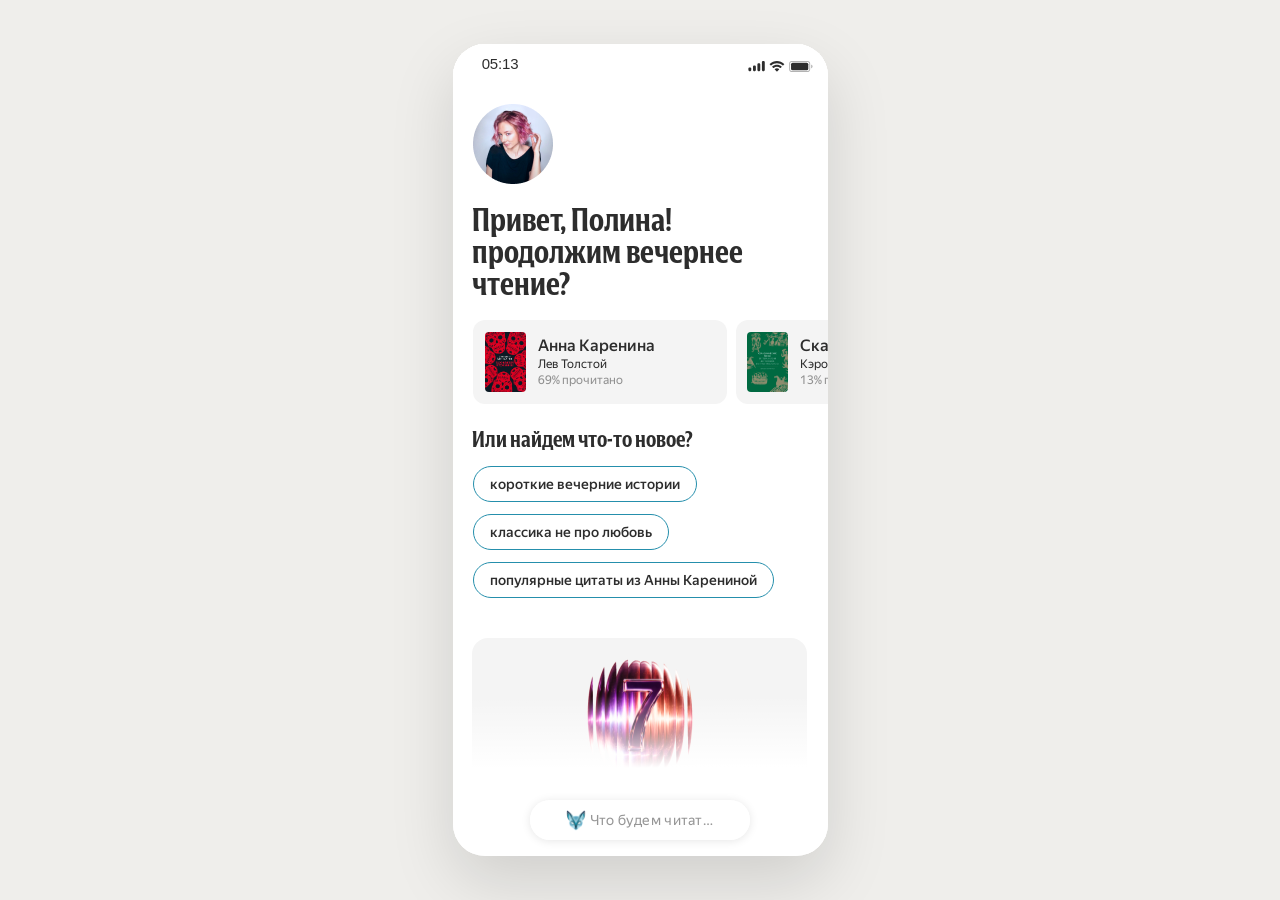
==== commit 3a24f4d7: "Let book shelves grow to fit complete captions" ====
--- a/index.html
+++ b/index.html
@@ -1,2 +1,2 @@
 <!doctype html><html lang="ru"><meta charset="utf-8"><meta name="viewport" content="width=device-width,initial-scale=1,viewport-fit=cover"><title>Книги — живая лента</title><link rel="stylesheet" href="style.css?v=2e64ebf5f9"><link rel="stylesheet" href="ui-v2.css?v=5c778b6b03"><link rel="stylesheet" href="carousels.css?v=7c44cdc87c">
-<link rel="stylesheet" href="refinements.css?v=249114578d"><main class="stage"><aside><div class="eyebrow">ЯНДЕКС КНИГИ · КОНЦЕПТ</div><h1>Чтение<br>одной лентой</h1><p>Книга, вопросы и новые истории — в одном потоке.</p><nav id="scenarios" aria-label="Сценарии прототипа"></nav><small>375 × 812 · листайте внутри экрана<br>Нажмите на текст, чтобы вернуть управление</small><button id="reset" class="reset">Начать заново ↺</button></aside><div id="shell"><div id="phone"><div id="scroll"><div id="feed"></div></div><div id="status"><span>05:13</span><span>▮▮▮ ᯤ ▰</span></div><header id="bookbar"><button id="collapse" aria-label="Свернуть книгу">⌄</button><div><b id="booktitle">Анна Каренина</b><span id="author">Лев Толстой</span></div><button id="settings" aria-label="Настройки чтения">☷</button><button id="more" aria-label="Меню книги">•••</button></header><footer id="footer"><div id="mini" hidden><span><b>Дама с собачкой</b><br>Антон Чехов</span><button id="resume">К чтению</button></div><div id="progress"><i></i></div><div class="controlrow"><button id="spark" class="round" aria-label="Количество ИИ-вставок">✦</button><button id="ask">Что будем читать?</button><div id="audio" hidden><button id="rewind" aria-label="Назад 15 секунд">↶<small>15</small></button><button id="play" aria-label="Пауза">Ⅱ</button><button id="forward" aria-label="Вперёд 30 секунд">↷<small>30</small></button></div></div><div id="context"></div></footer><button id="floating" aria-label="Показать управление">✦</button><div id="shade" hidden></div><section id="sheet" hidden aria-modal="true" role="dialog"><div class="handle"></div><button id="close" aria-label="Закрыть">×</button><div id="sheetbody"></div></section><div id="toast" role="status"></div></div></div><div class="hint">От приветствия — к следующей книге.<br>Все переходы доступны в меню слева.</div></main><script src="data.js?v=9e923ca896"></script><script src="app.js?v=10cc58822e"></script><script src="ui-v2.js?v=d427900785"></script><script src="carousels.js?v=eb0dc6d43e"></script><script src="refinements.js?v=9ce27e0c8e"></script></html>
+<link rel="stylesheet" href="refinements.css?v=cc8bafafff"><main class="stage"><aside><div class="eyebrow">ЯНДЕКС КНИГИ · КОНЦЕПТ</div><h1>Чтение<br>одной лентой</h1><p>Книга, вопросы и новые истории — в одном потоке.</p><nav id="scenarios" aria-label="Сценарии прототипа"></nav><small>375 × 812 · листайте внутри экрана<br>Нажмите на текст, чтобы вернуть управление</small><button id="reset" class="reset">Начать заново ↺</button></aside><div id="shell"><div id="phone"><div id="scroll"><div id="feed"></div></div><div id="status"><span>05:13</span><span>▮▮▮ ᯤ ▰</span></div><header id="bookbar"><button id="collapse" aria-label="Свернуть книгу">⌄</button><div><b id="booktitle">Анна Каренина</b><span id="author">Лев Толстой</span></div><button id="settings" aria-label="Настройки чтения">☷</button><button id="more" aria-label="Меню книги">•••</button></header><footer id="footer"><div id="mini" hidden><span><b>Дама с собачкой</b><br>Антон Чехов</span><button id="resume">К чтению</button></div><div id="progress"><i></i></div><div class="controlrow"><button id="spark" class="round" aria-label="Количество ИИ-вставок">✦</button><button id="ask">Что будем читать?</button><div id="audio" hidden><button id="rewind" aria-label="Назад 15 секунд">↶<small>15</small></button><button id="play" aria-label="Пауза">Ⅱ</button><button id="forward" aria-label="Вперёд 30 секунд">↷<small>30</small></button></div></div><div id="context"></div></footer><button id="floating" aria-label="Показать управление">✦</button><div id="shade" hidden></div><section id="sheet" hidden aria-modal="true" role="dialog"><div class="handle"></div><button id="close" aria-label="Закрыть">×</button><div id="sheetbody"></div></section><div id="toast" role="status"></div></div></div><div class="hint">От приветствия — к следующей книге.<br>Все переходы доступны в меню слева.</div></main><script src="data.js?v=9e923ca896"></script><script src="app.js?v=10cc58822e"></script><script src="ui-v2.js?v=d427900785"></script><script src="carousels.js?v=eb0dc6d43e"></script><script src="refinements.js?v=6250808459"></script></html>
--- a/refinements.css
+++ b/refinements.css
@@ -35,3 +35,5 @@
 #phone.hidden-controls.paused-dock #audioDock{transform:none;opacity:1;pointer-events:auto}#phone.hidden-controls.paused-dock #audioDock #startAudio{pointer-events:auto}
 /* The standalone paused Play button fades in place on the next scroll. */
 #phone.hidden-controls.paused-dock-origin #audioDock{transform:none}
+/* Book captions determine shelf height, including after fonts finish loading. */
+.books-section{height:auto!important;min-height:0!important;padding:20px 0 24px}.books-section>h3{position:static;margin:0 20px 12px}.books-section>.book-carousel{position:static;height:auto!important;padding-bottom:3px}.book-option>span:not(.cover-frame){flex:none;display:block;height:auto;max-height:none;overflow:visible}
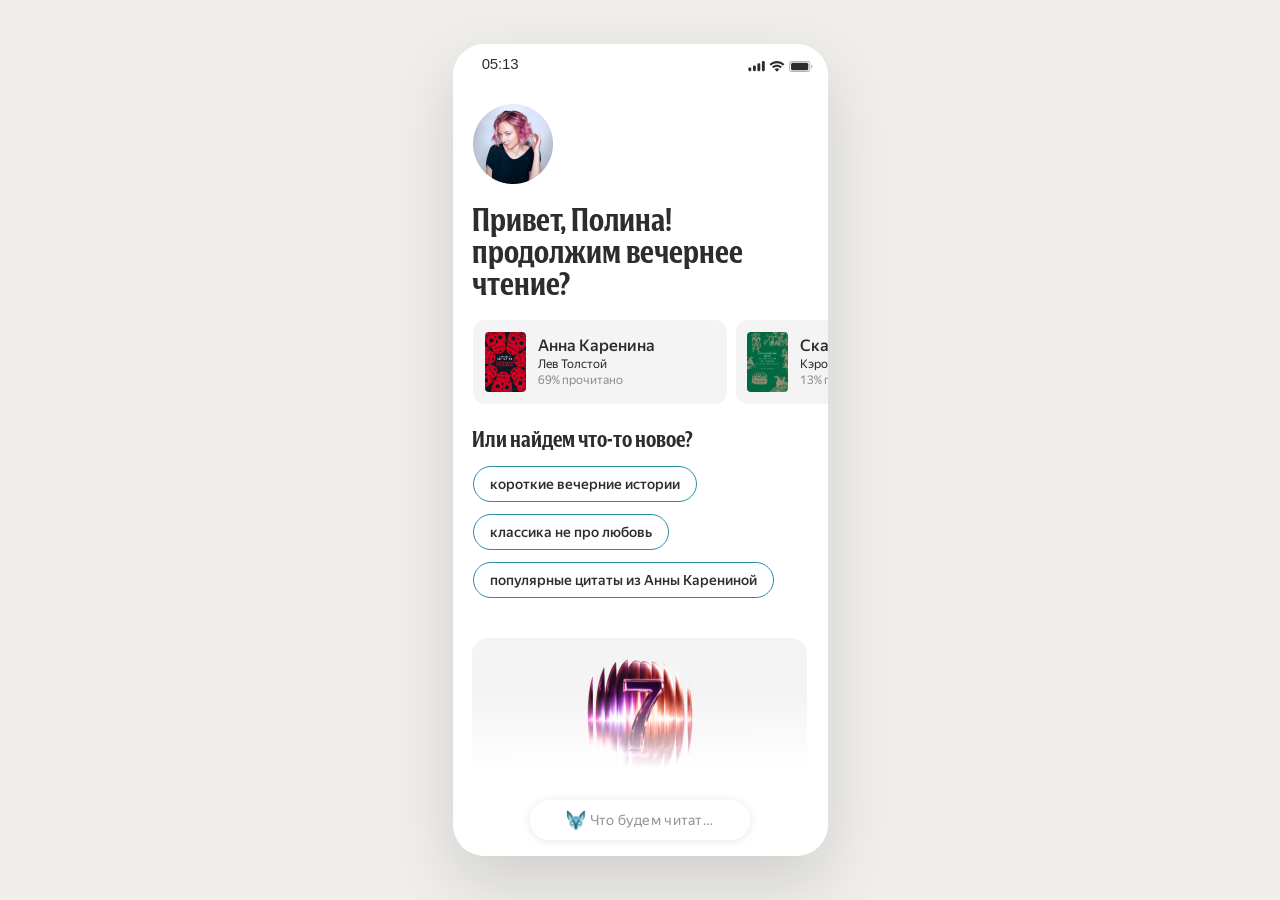
==== commit 3c55e936: "Add recommendation reasons beneath previously liked books" ====
--- a/index.html
+++ b/index.html
@@ -1,2 +1,2 @@
 <!doctype html><html lang="ru"><meta charset="utf-8"><meta name="viewport" content="width=device-width,initial-scale=1,viewport-fit=cover"><title>Книги — живая лента</title><link rel="stylesheet" href="style.css?v=2e64ebf5f9"><link rel="stylesheet" href="ui-v2.css?v=5c778b6b03"><link rel="stylesheet" href="carousels.css?v=7c44cdc87c">
-<link rel="stylesheet" href="refinements.css?v=cc8bafafff"><main class="stage"><aside><div class="eyebrow">ЯНДЕКС КНИГИ · КОНЦЕПТ</div><h1>Чтение<br>одной лентой</h1><p>Книга, вопросы и новые истории — в одном потоке.</p><nav id="scenarios" aria-label="Сценарии прототипа"></nav><small>375 × 812 · листайте внутри экрана<br>Нажмите на текст, чтобы вернуть управление</small><button id="reset" class="reset">Начать заново ↺</button></aside><div id="shell"><div id="phone"><div id="scroll"><div id="feed"></div></div><div id="status"><span>05:13</span><span>▮▮▮ ᯤ ▰</span></div><header id="bookbar"><button id="collapse" aria-label="Свернуть книгу">⌄</button><div><b id="booktitle">Анна Каренина</b><span id="author">Лев Толстой</span></div><button id="settings" aria-label="Настройки чтения">☷</button><button id="more" aria-label="Меню книги">•••</button></header><footer id="footer"><div id="mini" hidden><span><b>Дама с собачкой</b><br>Антон Чехов</span><button id="resume">К чтению</button></div><div id="progress"><i></i></div><div class="controlrow"><button id="spark" class="round" aria-label="Количество ИИ-вставок">✦</button><button id="ask">Что будем читать?</button><div id="audio" hidden><button id="rewind" aria-label="Назад 15 секунд">↶<small>15</small></button><button id="play" aria-label="Пауза">Ⅱ</button><button id="forward" aria-label="Вперёд 30 секунд">↷<small>30</small></button></div></div><div id="context"></div></footer><button id="floating" aria-label="Показать управление">✦</button><div id="shade" hidden></div><section id="sheet" hidden aria-modal="true" role="dialog"><div class="handle"></div><button id="close" aria-label="Закрыть">×</button><div id="sheetbody"></div></section><div id="toast" role="status"></div></div></div><div class="hint">От приветствия — к следующей книге.<br>Все переходы доступны в меню слева.</div></main><script src="data.js?v=9e923ca896"></script><script src="app.js?v=10cc58822e"></script><script src="ui-v2.js?v=d427900785"></script><script src="carousels.js?v=eb0dc6d43e"></script><script src="refinements.js?v=6250808459"></script></html>
+<link rel="stylesheet" href="refinements.css?v=cc8bafafff"><main class="stage"><aside><div class="eyebrow">ЯНДЕКС КНИГИ · КОНЦЕПТ</div><h1>Чтение<br>одной лентой</h1><p>Книга, вопросы и новые истории — в одном потоке.</p><nav id="scenarios" aria-label="Сценарии прототипа"></nav><small>375 × 812 · листайте внутри экрана<br>Нажмите на текст, чтобы вернуть управление</small><button id="reset" class="reset">Начать заново ↺</button></aside><div id="shell"><div id="phone"><div id="scroll"><div id="feed"></div></div><div id="status"><span>05:13</span><span>▮▮▮ ᯤ ▰</span></div><header id="bookbar"><button id="collapse" aria-label="Свернуть книгу">⌄</button><div><b id="booktitle">Анна Каренина</b><span id="author">Лев Толстой</span></div><button id="settings" aria-label="Настройки чтения">☷</button><button id="more" aria-label="Меню книги">•••</button></header><footer id="footer"><div id="mini" hidden><span><b>Дама с собачкой</b><br>Антон Чехов</span><button id="resume">К чтению</button></div><div id="progress"><i></i></div><div class="controlrow"><button id="spark" class="round" aria-label="Количество ИИ-вставок">✦</button><button id="ask">Что будем читать?</button><div id="audio" hidden><button id="rewind" aria-label="Назад 15 секунд">↶<small>15</small></button><button id="play" aria-label="Пауза">Ⅱ</button><button id="forward" aria-label="Вперёд 30 секунд">↷<small>30</small></button></div></div><div id="context"></div></footer><button id="floating" aria-label="Показать управление">✦</button><div id="shade" hidden></div><section id="sheet" hidden aria-modal="true" role="dialog"><div class="handle"></div><button id="close" aria-label="Закрыть">×</button><div id="sheetbody"></div></section><div id="toast" role="status"></div></div></div><div class="hint">От приветствия — к следующей книге.<br>Все переходы доступны в меню слева.</div></main><script src="data.js?v=9e923ca896"></script><script src="app.js?v=10cc58822e"></script><script src="ui-v2.js?v=d427900785"></script><script src="carousels.js?v=af8f767360"></script><script src="refinements.js?v=6250808459"></script></html>
